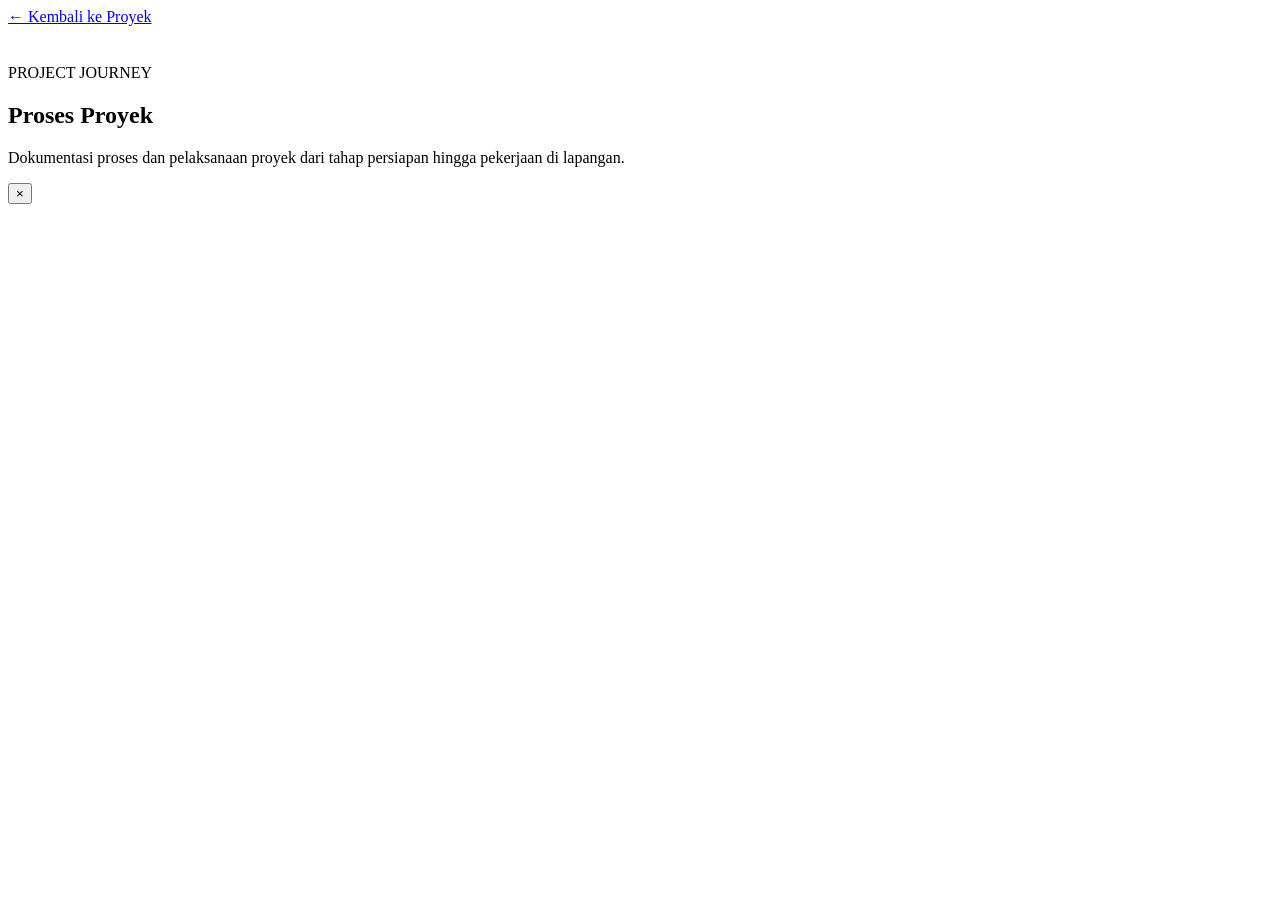
==== project.html @ af68863c "update project.html" ====
<!DOCTYPE html>
<html lang="id">
<head>
  <meta charset="UTF-8">
  <meta name="viewport" content="width=device-width, initial-scale=1.0">
  <meta name="description" content="Detail proyek event dan pameran Andri Saputra.">
  <title>Detail Proyek | Andri Saputra</title>
  <link rel="stylesheet" href="css/project-detail.css">
</head>
<body>
  <main class="project-page">
    <a href="index.html#projects" class="back-link">← Kembali ke Proyek</a>

    <section class="project-hero" aria-labelledby="project-title">
      <div class="project-cover-wrap">
        <img id="project-cover" class="project-cover" src="" alt="" loading="eager">
      </div>

      <div class="project-heading">
        <p id="project-category" class="project-category"></p>
        <h1 id="project-title"></h1>
        <p id="project-description" class="project-description"></p>
      </div>
    </section>

    <section class="process-section" aria-labelledby="process-title">
      <div class="section-heading">
        <p class="eyebrow">PROJECT JOURNEY</p>
        <h2 id="process-title">Proses Proyek</h2>
        <p class="section-intro">Dokumentasi proses dan pelaksanaan proyek dari tahap persiapan hingga pekerjaan di lapangan.</p>
      </div>

      <div id="process-gallery" class="process-gallery"></div>
      <p id="empty-process" class="empty-process" hidden>Dokumentasi proses untuk proyek ini belum tersedia.</p>
    </section>
  </main>

  <div id="lightbox" class="lightbox" aria-hidden="true">
    <button id="lightbox-close" class="lightbox-close" type="button" aria-label="Tutup">×</button>
    <img id="lightbox-image" src="" alt="">
  </div>

  <script src="js/project-detail.js"></script>
</body>
</html>
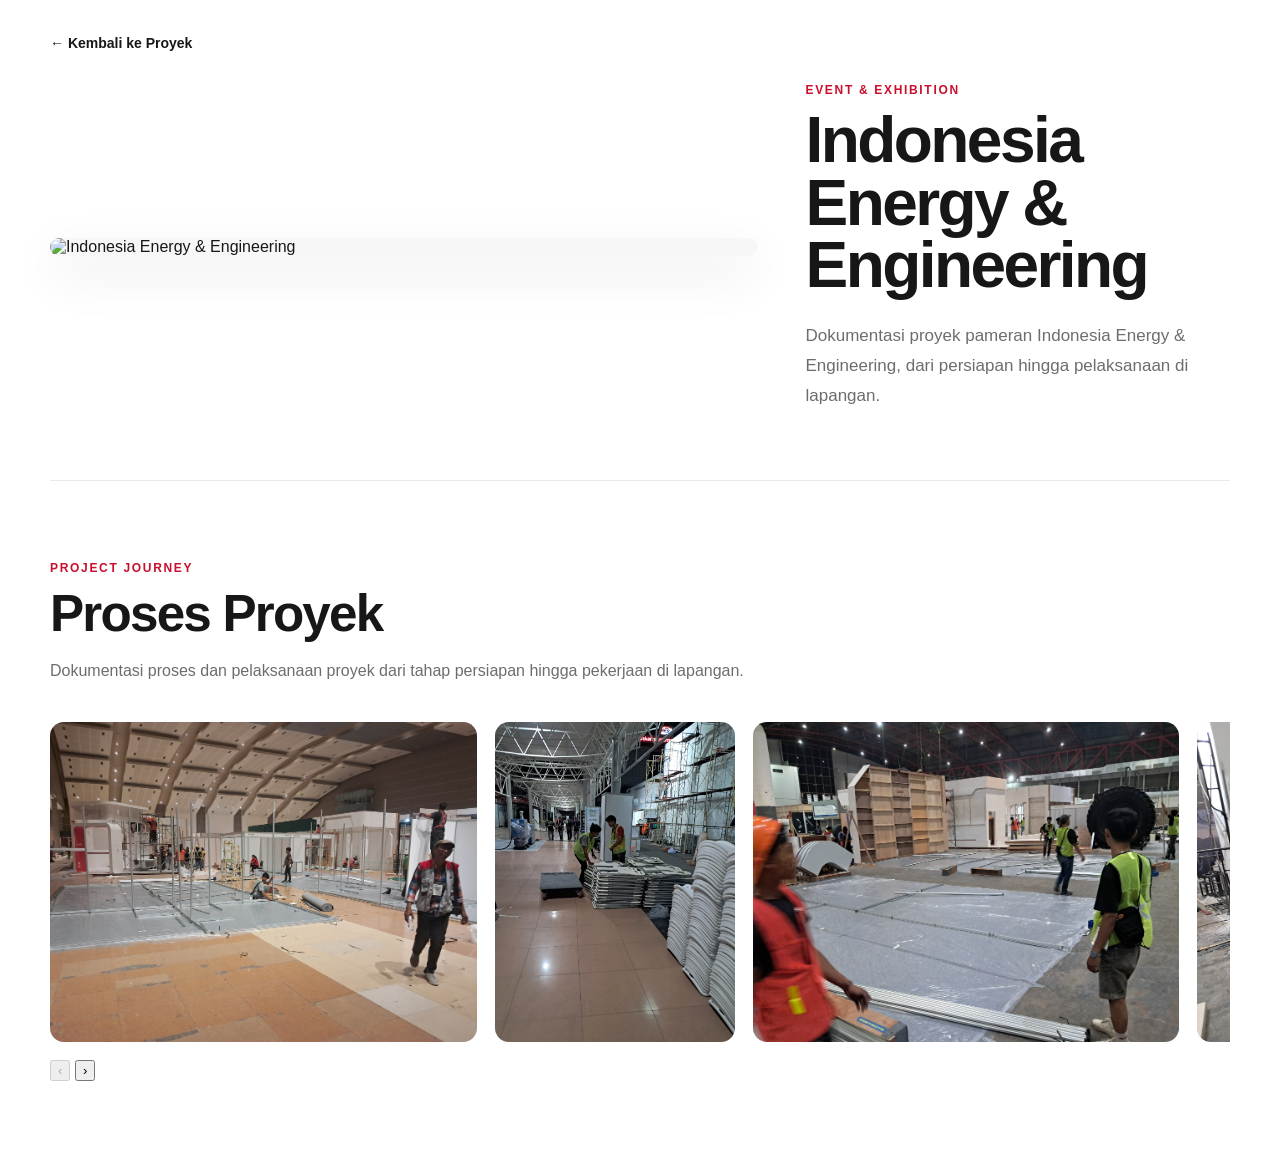
==== commit c1b2b6ba: "update project.html" ====
--- a/project.html
+++ b/project.html
@@ -30,7 +30,13 @@
         <p class="section-intro">Dokumentasi proses dan pelaksanaan proyek dari tahap persiapan hingga pekerjaan di lapangan.</p>
       </div>
 
-      <div id="process-gallery" class="process-gallery"></div>
+      <div class="process-carousel">
+        <div id="process-gallery" class="process-gallery"></div>
+        <div id="process-nav" class="process-nav" aria-label="Navigasi foto proses">
+          <button id="process-prev" class="process-arrow" type="button" aria-label="Foto sebelumnya" disabled>‹</button>
+          <button id="process-next" class="process-arrow" type="button" aria-label="Foto berikutnya">›</button>
+        </div>
+      </div>
       <p id="empty-process" class="empty-process" hidden>Dokumentasi proses untuk proyek ini belum tersedia.</p>
     </section>
   </main>
--- a/css/project-detail.css
+++ b/css/project-detail.css
@@ -0,0 +1,266 @@
+:root {
+  --red: #c8102e;
+  --red-dark: #970b21;
+  --text: #171717;
+  --muted: #6d6d6d;
+  --line: #e9e9e9;
+  --surface: #ffffff;
+  --soft: #f7f7f7;
+}
+
+* {
+  box-sizing: border-box;
+}
+
+html {
+  scroll-behavior: smooth;
+}
+
+body {
+  margin: 0;
+  background: var(--surface);
+  color: var(--text);
+  font-family: Arial, Helvetica, sans-serif;
+}
+
+body.lightbox-open {
+  overflow: hidden;
+}
+
+.project-page {
+  width: min(1180px, calc(100% - 40px));
+  margin: 0 auto;
+  padding: 34px 0 90px;
+}
+
+.back-link {
+  display: inline-flex;
+  align-items: center;
+  gap: 8px;
+  margin-bottom: 32px;
+  color: var(--text);
+  font-size: 14px;
+  font-weight: 700;
+  text-decoration: none;
+  transition: color .2s ease, transform .2s ease;
+}
+
+.back-link:hover {
+  color: var(--red);
+  transform: translateX(-3px);
+}
+
+.project-hero {
+  display: grid;
+  grid-template-columns: minmax(0, 1.25fr) minmax(300px, .75fr);
+  gap: 48px;
+  align-items: center;
+  padding-bottom: 70px;
+  border-bottom: 1px solid var(--line);
+}
+
+.project-cover-wrap {
+  overflow: hidden;
+  border-radius: 18px;
+  background: var(--soft);
+  box-shadow: 0 18px 50px rgba(0, 0, 0, .10);
+}
+
+.project-cover {
+  display: block;
+  width: 100%;
+  height: auto;
+  max-height: 680px;
+  object-fit: contain;
+}
+
+.project-heading {
+  padding-right: 10px;
+}
+
+.project-category,
+.eyebrow {
+  margin: 0 0 12px;
+  color: var(--red);
+  font-size: 12px;
+  font-weight: 800;
+  letter-spacing: .14em;
+  text-transform: uppercase;
+}
+
+.project-heading h1 {
+  margin: 0;
+  font-size: clamp(38px, 5vw, 70px);
+  line-height: .98;
+  letter-spacing: -.04em;
+}
+
+.project-description {
+  max-width: 620px;
+  margin: 24px 0 0;
+  color: var(--muted);
+  font-size: 17px;
+  line-height: 1.75;
+}
+
+.process-section {
+  padding-top: 80px;
+}
+
+.section-heading {
+  max-width: 720px;
+  margin-bottom: 34px;
+}
+
+.section-heading h2 {
+  margin: 0;
+  font-size: clamp(32px, 4vw, 52px);
+  line-height: 1.05;
+  letter-spacing: -.035em;
+}
+
+.section-intro {
+  margin: 16px 0 0;
+  color: var(--muted);
+  line-height: 1.7;
+}
+
+.process-gallery {
+  display: flex;
+  flex-wrap: nowrap;
+  gap: 18px;
+  overflow-x: auto;
+  overflow-y: hidden;
+  padding: 4px 4px 18px;
+  scroll-snap-type: x proximity;
+  -webkit-overflow-scrolling: touch;
+}
+
+.process-gallery::-webkit-scrollbar {
+  height: 8px;
+}
+
+.process-gallery::-webkit-scrollbar-track {
+  background: #f0f0f0;
+  border-radius: 999px;
+}
+
+.process-gallery::-webkit-scrollbar-thumb {
+  background: #c9c9c9;
+  border-radius: 999px;
+}
+
+.process-item {
+  display: block;
+  flex: 0 0 auto;
+  width: auto;
+  height: 320px;
+  padding: 0;
+  border: 0;
+  border-radius: 14px;
+  overflow: hidden;
+  background: var(--soft);
+  cursor: zoom-in;
+  text-align: left;
+  scroll-snap-align: start;
+}
+
+.process-item img {
+  display: block;
+  width: auto;
+  height: 320px;
+  max-width: none;
+  object-fit: contain;
+  transition: transform .35s ease;
+}
+
+.process-item:hover img {
+  transform: scale(1.025);
+}
+
+.empty-process {
+  margin: 0;
+  padding: 30px;
+  border: 1px dashed #d7d7d7;
+  border-radius: 14px;
+  color: var(--muted);
+  text-align: center;
+}
+
+.lightbox {
+  position: fixed;
+  inset: 0;
+  z-index: 9999;
+  display: flex;
+  align-items: center;
+  justify-content: center;
+  padding: 30px;
+  background: rgba(0, 0, 0, .90);
+  opacity: 0;
+  visibility: hidden;
+  transition: opacity .2s ease, visibility .2s ease;
+}
+
+.lightbox.is-open {
+  opacity: 1;
+  visibility: visible;
+}
+
+.lightbox img {
+  display: block;
+  max-width: min(1200px, 94vw);
+  max-height: 88vh;
+  width: auto;
+  height: auto;
+  object-fit: contain;
+  border-radius: 6px;
+}
+
+.lightbox-close {
+  position: absolute;
+  top: 18px;
+  right: 22px;
+  width: 46px;
+  height: 46px;
+  border: 0;
+  border-radius: 50%;
+  background: rgba(255, 255, 255, .12);
+  color: #fff;
+  font-size: 34px;
+  line-height: 1;
+  cursor: pointer;
+}
+
+.lightbox-close:hover {
+  background: rgba(255, 255, 255, .22);
+}
+
+@media (max-width: 800px) {
+  .project-page {
+    width: min(100% - 28px, 680px);
+    padding-top: 24px;
+  }
+
+  .project-hero {
+    grid-template-columns: 1fr;
+    gap: 30px;
+    padding-bottom: 48px;
+  }
+
+  .project-heading h1 {
+    font-size: clamp(36px, 12vw, 56px);
+  }
+
+  .process-section {
+    padding-top: 55px;
+  }
+
+  .process-gallery {
+    gap: 14px;
+  }
+
+  .process-item,
+  .process-item img {
+    height: 240px;
+  }
+}
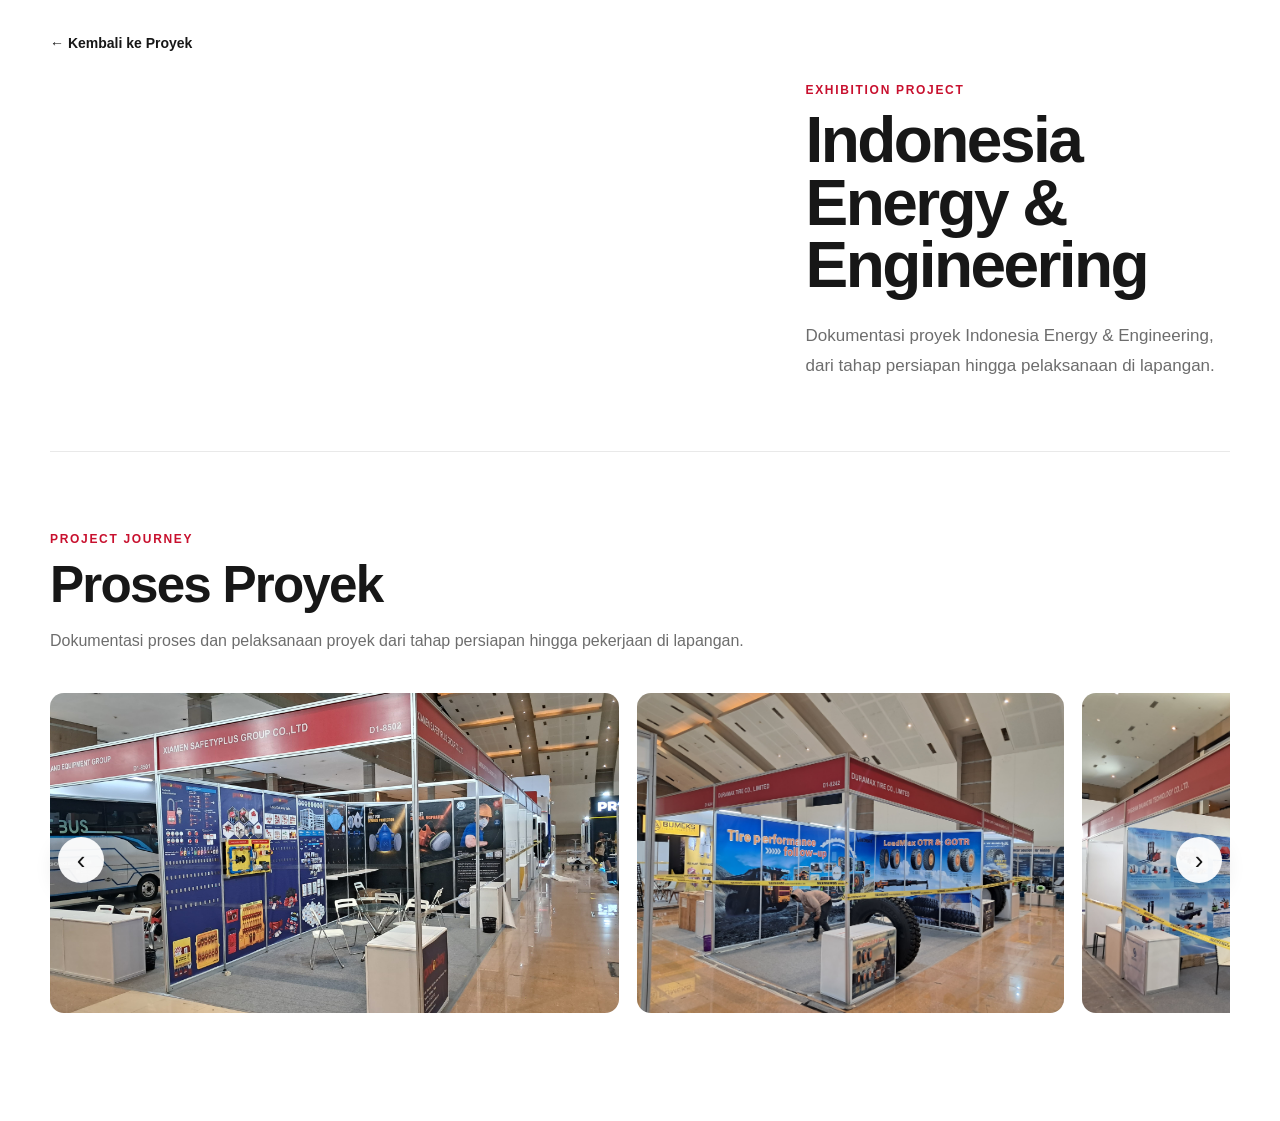
==== commit da7fa268: "update project.html" ====
--- a/project.html
+++ b/project.html
@@ -41,9 +41,18 @@
     </section>
   </main>
 
-  <div id="lightbox" class="lightbox" aria-hidden="true">
-    <button id="lightbox-close" class="lightbox-close" type="button" aria-label="Tutup">×</button>
+  <div id="lightbox" class="lightbox">
+    <button class="lightbox-close">&times;</button>
+
+    <button class="lightbox-prev" aria-label="Foto sebelumnya">
+        &#10094;
+    </button>
+
     <img id="lightbox-image" src="" alt="">
+
+    <button class="lightbox-next" aria-label="Foto berikutnya">
+        &#10095;
+    </button>
   </div>
 
   <script src="js/project-detail.js"></script>
--- a/css/project-detail.css
+++ b/css/project-detail.css
@@ -125,6 +125,10 @@
   line-height: 1.7;
 }
 
+.process-carousel {
+  position: relative;
+}
+
 .process-gallery {
   display: flex;
   flex-wrap: nowrap;
@@ -134,20 +138,56 @@
   padding: 4px 4px 18px;
   scroll-snap-type: x proximity;
   -webkit-overflow-scrolling: touch;
-}
-
-.process-gallery::-webkit-scrollbar {
-  height: 8px;
-}
-
-.process-gallery::-webkit-scrollbar-track {
-  background: #f0f0f0;
-  border-radius: 999px;
-}
-
-.process-gallery::-webkit-scrollbar-thumb {
-  background: #c9c9c9;
-  border-radius: 999px;
+  scroll-behavior: smooth;
+  scrollbar-width: none;
+}
+
+
+.process-nav {
+  position: absolute;
+  top: 50%;
+  left: 0;
+  right: 0;
+  z-index: 5;
+  display: flex;
+  justify-content: space-between;
+  align-items: center;
+  padding: 0 8px;
+  transform: translateY(-50%);
+  pointer-events: none;
+}
+
+.process-arrow {
+  width: 46px;
+  height: 46px;
+  display: grid;
+  place-items: center;
+  border: 0;
+  border-radius: 50%;
+  background: rgba(255, 255, 255, .94);
+  color: #171717;
+  box-shadow: 0 8px 24px rgba(0, 0, 0, .16);
+  font-size: 26px;
+  line-height: 1;
+  cursor: pointer;
+  pointer-events: auto;
+  transition: opacity .2s ease, transform .2s ease, background .2s ease;
+}
+
+.process-arrow:hover:not(:disabled) {
+  background: #fff;
+  transform: scale(1.06);
+}
+
+.process-arrow:disabled {
+  opacity: .35;
+  cursor: default;
+  box-shadow: none;
+}
+
+.process-arrow:focus-visible {
+  outline: 3px solid rgba(200, 16, 46, .35);
+  outline-offset: 3px;
 }
 
 .process-item {
@@ -259,6 +299,12 @@
     gap: 14px;
   }
 
+  .process-arrow {
+    width: 42px;
+    height: 42px;
+    font-size: 23px;
+  }
+
   .process-item,
   .process-item img {
     height: 240px;
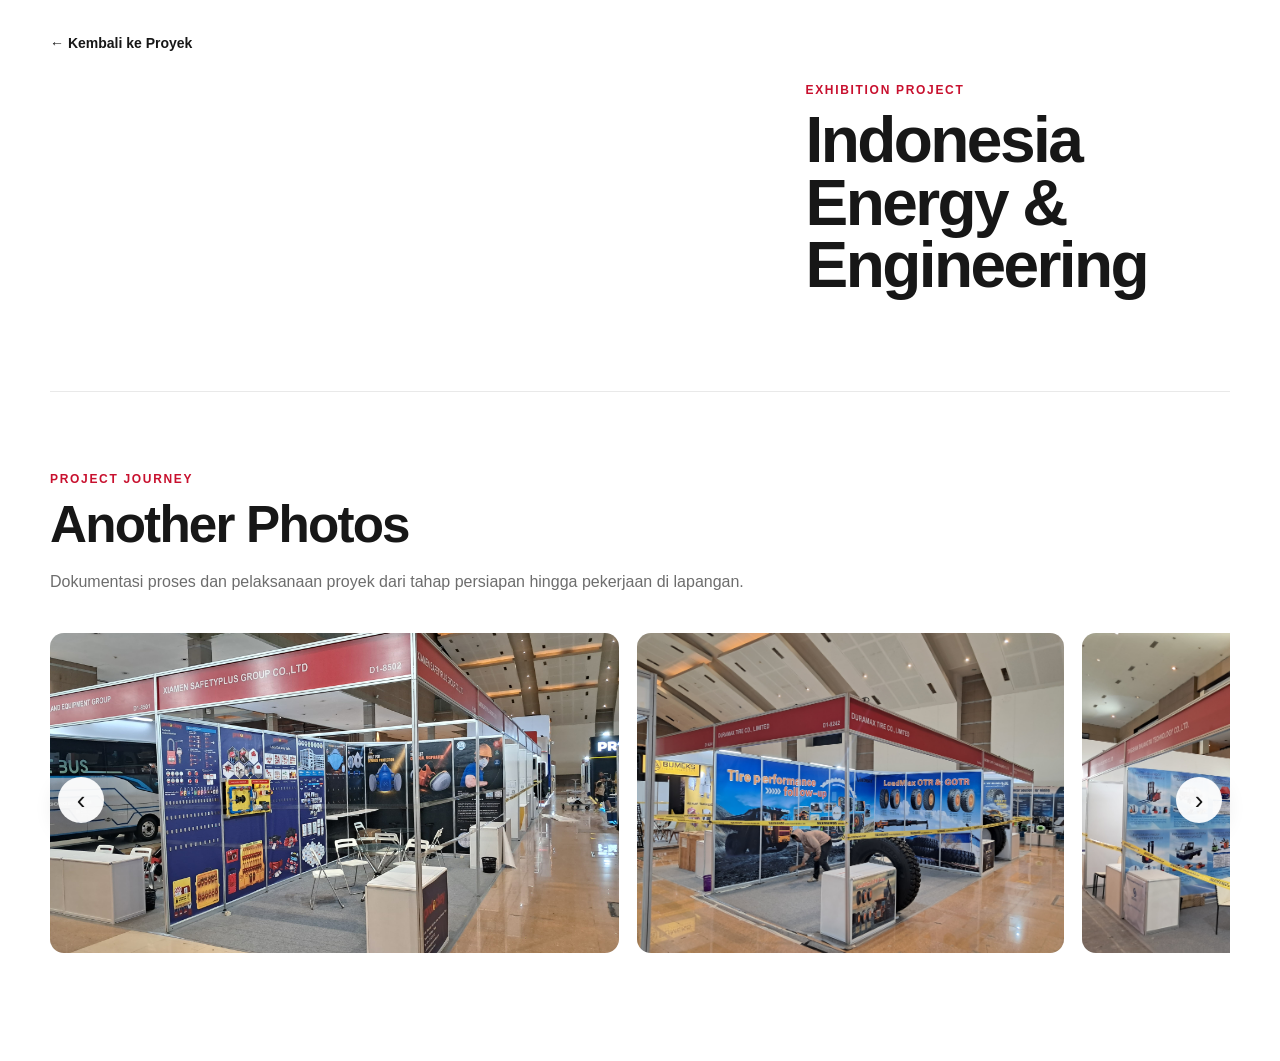
==== commit b033ca97: "update project.html" ====
--- a/project.html
+++ b/project.html
@@ -26,7 +26,7 @@
     <section class="process-section" aria-labelledby="process-title">
       <div class="section-heading">
         <p class="eyebrow">PROJECT JOURNEY</p>
-        <h2 id="process-title">Proses Proyek</h2>
+        <h2 id="process-title">Another Photos</h2>
         <p class="section-intro">Dokumentasi proses dan pelaksanaan proyek dari tahap persiapan hingga pekerjaan di lapangan.</p>
       </div>
 
--- a/css/project-detail.css
+++ b/css/project-detail.css
@@ -227,48 +227,147 @@
   text-align: center;
 }
 
+/* ================================
+   LIGHTBOX + SLIDER
+================================ */
+
 .lightbox {
-  position: fixed;
-  inset: 0;
-  z-index: 9999;
-  display: flex;
-  align-items: center;
-  justify-content: center;
-  padding: 30px;
-  background: rgba(0, 0, 0, .90);
-  opacity: 0;
-  visibility: hidden;
-  transition: opacity .2s ease, visibility .2s ease;
+    position: fixed;
+    inset: 0;
+    z-index: 9999;
+
+    display: none;
+    align-items: center;
+    justify-content: center;
+
+    background: rgba(0, 0, 0, 0.94);
+    padding: 40px 80px;
 }
 
 .lightbox.is-open {
-  opacity: 1;
-  visibility: visible;
-}
-
+    display: flex;
+}
+
+/* Foto besar */
 .lightbox img {
-  display: block;
-  max-width: min(1200px, 94vw);
-  max-height: 88vh;
-  width: auto;
-  height: auto;
-  object-fit: contain;
-  border-radius: 6px;
-}
-
+    display: block;
+
+    max-width: 90vw;
+    max-height: 88vh;
+
+    width: auto;
+    height: auto;
+
+    object-fit: contain;
+}
+
+/* Tombol X */
 .lightbox-close {
-  position: absolute;
-  top: 18px;
-  right: 22px;
-  width: 46px;
-  height: 46px;
-  border: 0;
-  border-radius: 50%;
-  background: rgba(255, 255, 255, .12);
-  color: #fff;
-  font-size: 34px;
-  line-height: 1;
-  cursor: pointer;
+    position: absolute;
+    top: 20px;
+    right: 25px;
+
+    width: 45px;
+    height: 45px;
+
+    border: none;
+    background: transparent;
+
+    color: #fff;
+    font-size: 38px;
+    line-height: 1;
+
+    cursor: pointer;
+    z-index: 3;
+}
+
+/* Tombol panah */
+.lightbox-prev,
+.lightbox-next {
+    position: absolute;
+    top: 50%;
+
+    transform: translateY(-50%);
+
+    width: 50px;
+    height: 70px;
+
+    border: none;
+    border-radius: 10px;
+
+    background: rgba(255, 255, 255, 0.12);
+
+    color: #fff;
+
+    font-size: 38px;
+    line-height: 1;
+
+    cursor: pointer;
+
+    z-index: 3;
+
+    transition: background 0.2s ease,
+                opacity 0.2s ease;
+}
+
+.lightbox-prev:hover,
+.lightbox-next:hover {
+    background: rgba(255, 255, 255, 0.25);
+}
+
+/* Posisi panah */
+.lightbox-prev {
+    left: 20px;
+}
+
+.lightbox-next {
+    right: 20px;
+}
+
+/* Panah tidak aktif */
+.lightbox-prev:disabled,
+.lightbox-next:disabled {
+    opacity: 0.2;
+    cursor: default;
+}
+
+/* ================================
+   MOBILE
+================================ */
+
+@media (max-width: 768px) {
+
+    .lightbox {
+        padding: 50px 45px;
+    }
+
+    .lightbox img {
+        max-width: 92vw;
+        max-height: 82vh;
+    }
+
+    .lightbox-prev,
+    .lightbox-next {
+        width: 40px;
+        height: 55px;
+
+        font-size: 28px;
+    }
+
+    .lightbox-prev {
+        left: 5px;
+    }
+
+    .lightbox-next {
+        right: 5px;
+    }
+
+    .lightbox-close {
+        top: 10px;
+        right: 12px;
+
+        font-size: 32px;
+    }
 }
 
 .lightbox-close:hover {
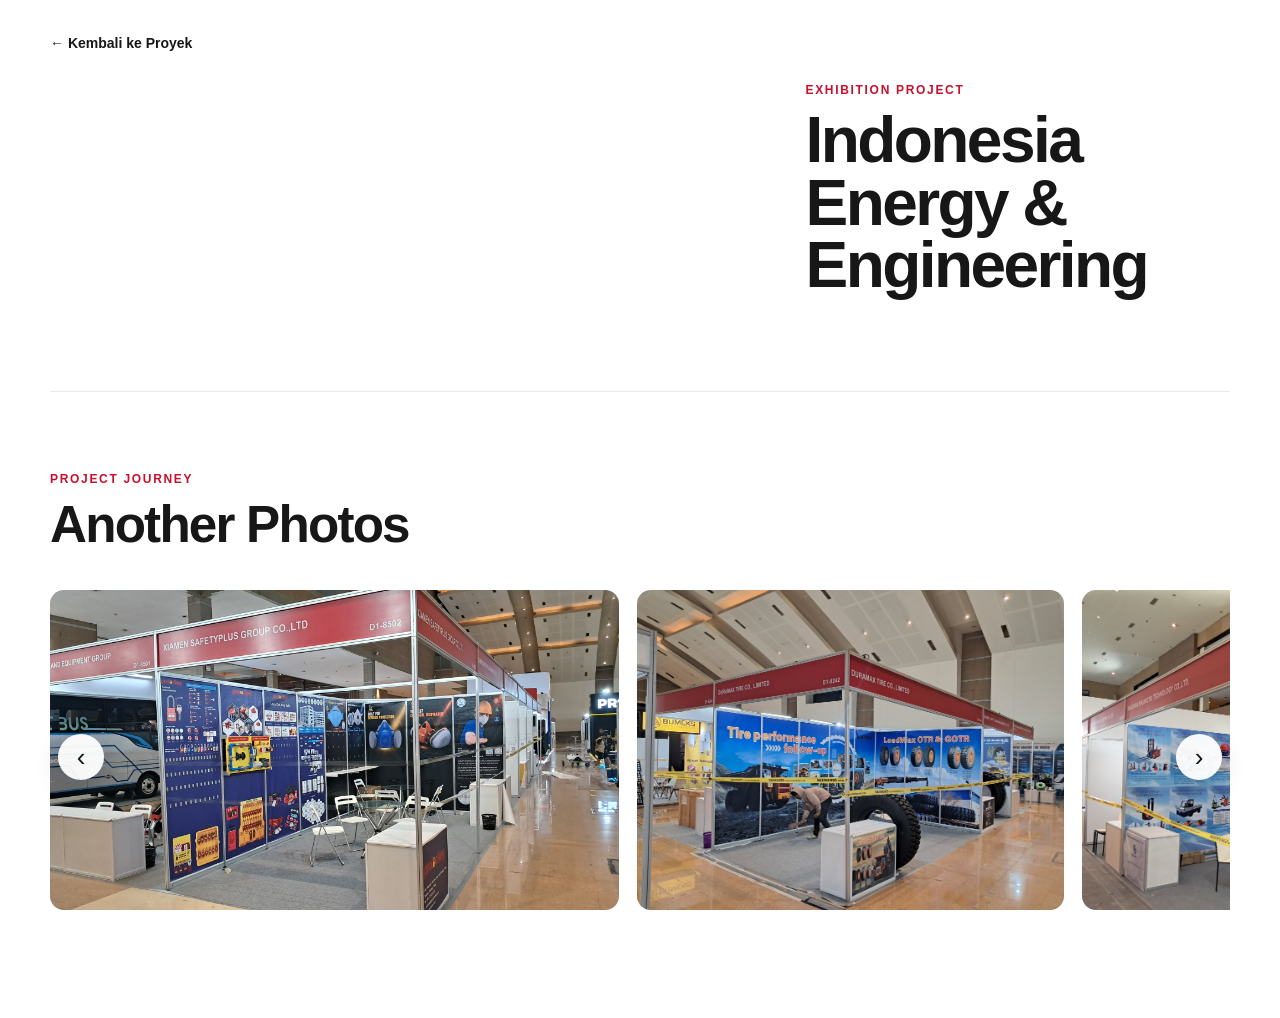
==== commit fa64698e: "update project.html" ====
--- a/project.html
+++ b/project.html
@@ -27,7 +27,7 @@
       <div class="section-heading">
         <p class="eyebrow">PROJECT JOURNEY</p>
         <h2 id="process-title">Another Photos</h2>
-        <p class="section-intro">Dokumentasi proses dan pelaksanaan proyek dari tahap persiapan hingga pekerjaan di lapangan.</p>
+        <p class="section-intro"></p>
       </div>
 
       <div class="process-carousel">
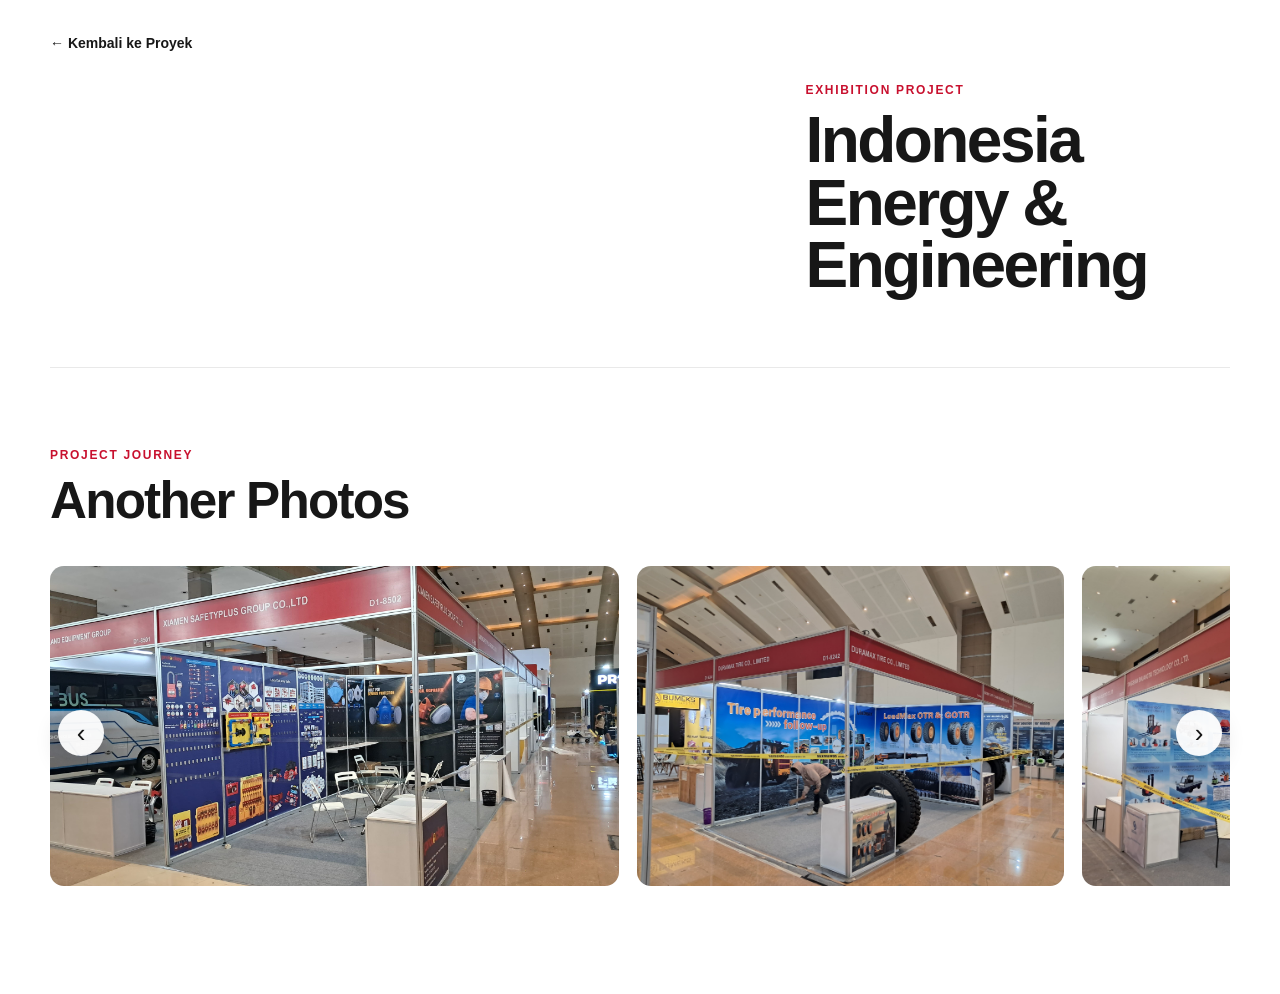
==== commit e7671020: "update project.html" ====
--- a/project.html
+++ b/project.html
@@ -19,7 +19,6 @@
       <div class="project-heading">
         <p id="project-category" class="project-category"></p>
         <h1 id="project-title"></h1>
-        <p id="project-description" class="project-description"></p>
       </div>
     </section>
 
